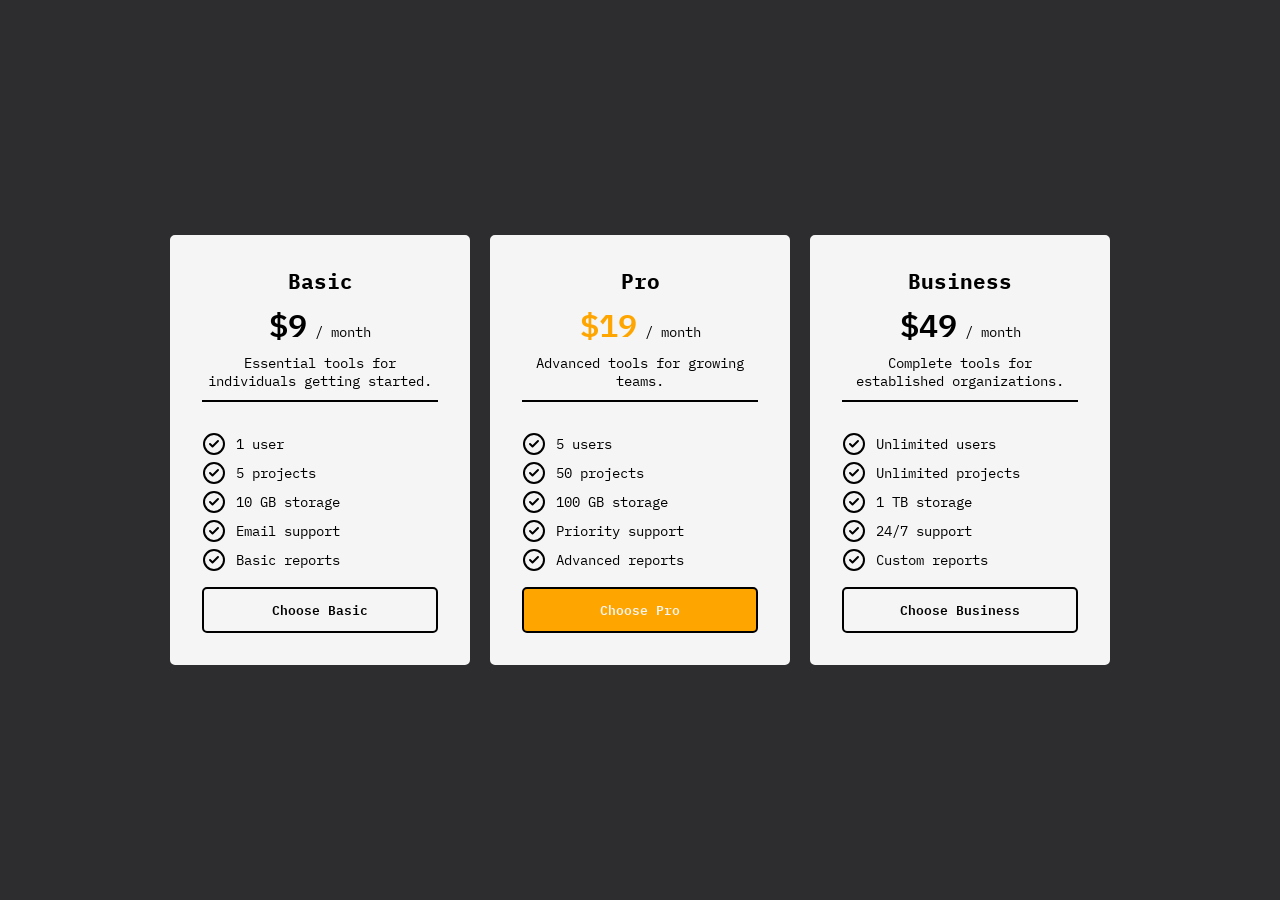
==== Pricing Cards/index.html @ cbcac5fa "Pricing card initial" ====
<!DOCTYPE html>
<html lang="en">

<head>
    <meta charset="UTF-8">
    <meta name="viewport" content="width=device-width, initial-scale=1.0">
    <link rel="stylesheet" href="./style.css">
    <title>Pricing Cards</title>
</head>

<body>
    <section>
        <article>
            <div class="top_part">
                <h2>Basic</h2>
                <p class="price">
                    <span class="amount">$9</span>
                    <span class="period">/ month</span>
                </p>
                <p>Essential tools for individuals getting started.</p>
            </div>
            <div class="bar"></div>
            <ul>
                <li>
                    <svg xmlns="http://www.w3.org/2000/svg" width="24" height="24" viewBox="0 0 24 24" fill="none"
                        stroke="currentColor" stroke-width="2" stroke-linecap="round" stroke-linejoin="round"
                        class="lucide lucide-circle-check preview-icon">
                        <circle cx="12" cy="12" r="10" />
                        <path d="m16 9-5.5 5.5L8 12" />
                    </svg>
                    1 user
                </li>
                <li>
                    <svg xmlns="http://www.w3.org/2000/svg" width="24" height="24" viewBox="0 0 24 24" fill="none"
                        stroke="currentColor" stroke-width="2" stroke-linecap="round" stroke-linejoin="round"
                        class="lucide lucide-circle-check preview-icon">
                        <circle cx="12" cy="12" r="10" />
                        <path d="m16 9-5.5 5.5L8 12" />
                    </svg>
                    5 projects
                </li>
                <li>
                    <svg xmlns="http://www.w3.org/2000/svg" width="24" height="24" viewBox="0 0 24 24" fill="none"
                        stroke="currentColor" stroke-width="2" stroke-linecap="round" stroke-linejoin="round"
                        class="lucide lucide-circle-check preview-icon">
                        <circle cx="12" cy="12" r="10" />
                        <path d="m16 9-5.5 5.5L8 12" />
                    </svg>
                    10 GB storage
                </li>
                <li>
                    <svg xmlns="http://www.w3.org/2000/svg" width="24" height="24" viewBox="0 0 24 24" fill="none"
                        stroke="currentColor" stroke-width="2" stroke-linecap="round" stroke-linejoin="round"
                        class="lucide lucide-circle-check preview-icon">
                        <circle cx="12" cy="12" r="10" />
                        <path d="m16 9-5.5 5.5L8 12" />
                    </svg>
                    Email support
                </li>
                <li>
                    <svg xmlns="http://www.w3.org/2000/svg" width="24" height="24" viewBox="0 0 24 24" fill="none"
                        stroke="currentColor" stroke-width="2" stroke-linecap="round" stroke-linejoin="round"
                        class="lucide lucide-circle-check preview-icon">
                        <circle cx="12" cy="12" r="10" />
                        <path d="m16 9-5.5 5.5L8 12" />
                    </svg>
                    Basic reports
                </li>
            </ul>
            <button>Choose Basic</button>
        </article>
        <article class="popular">
            <div class="top_part">
                <h2>Pro</h2>
                <p class="price">
                    <span class="amount">$19</span>
                    <span class="period">/ month</span>
                </p>
                <p>Advanced tools for growing teams.</p>
            </div>
            <div class="bar"></div>
            <ul>
                <li>
                    <svg xmlns="http://www.w3.org/2000/svg" width="24" height="24" viewBox="0 0 24 24" fill="none"
                        stroke="currentColor" stroke-width="2" stroke-linecap="round" stroke-linejoin="round"
                        class="lucide lucide-circle-check preview-icon">
                        <circle cx="12" cy="12" r="10" />
                        <path d="m16 9-5.5 5.5L8 12" />
                    </svg>
                    5 users
                </li>
                <li>
                    <svg xmlns="http://www.w3.org/2000/svg" width="24" height="24" viewBox="0 0 24 24" fill="none"
                        stroke="currentColor" stroke-width="2" stroke-linecap="round" stroke-linejoin="round"
                        class="lucide lucide-circle-check preview-icon">
                        <circle cx="12" cy="12" r="10" />
                        <path d="m16 9-5.5 5.5L8 12" />
                    </svg>
                    50 projects
                </li>
                <li>
                    <svg xmlns="http://www.w3.org/2000/svg" width="24" height="24" viewBox="0 0 24 24" fill="none"
                        stroke="currentColor" stroke-width="2" stroke-linecap="round" stroke-linejoin="round"
                        class="lucide lucide-circle-check preview-icon">
                        <circle cx="12" cy="12" r="10" />
                        <path d="m16 9-5.5 5.5L8 12" />
                    </svg>
                    100 GB storage
                </li>
                <li>
                    <svg xmlns="http://www.w3.org/2000/svg" width="24" height="24" viewBox="0 0 24 24" fill="none"
                        stroke="currentColor" stroke-width="2" stroke-linecap="round" stroke-linejoin="round"
                        class="lucide lucide-circle-check preview-icon">
                        <circle cx="12" cy="12" r="10" />
                        <path d="m16 9-5.5 5.5L8 12" />
                    </svg>
                    Priority support
                </li>
                <li>
                    <svg xmlns="http://www.w3.org/2000/svg" width="24" height="24" viewBox="0 0 24 24" fill="none"
                        stroke="currentColor" stroke-width="2" stroke-linecap="round" stroke-linejoin="round"
                        class="lucide lucide-circle-check preview-icon">
                        <circle cx="12" cy="12" r="10" />
                        <path d="m16 9-5.5 5.5L8 12" />
                    </svg>
                    Advanced reports
                </li>
            </ul>
            <button>Choose Pro</button>
        </article>
        <article>
            <div class="top_part">
                <h2>Business</h2>
                <p class="price">
                    <span class="amount">$49</span>
                    <span class="period">/ month</span>
                </p>
                <p>Complete tools for established organizations.</p>
            </div>
            <div class="bar"></div>
            <ul>
                <li>
                    <svg xmlns="http://www.w3.org/2000/svg" width="24" height="24" viewBox="0 0 24 24" fill="none"
                        stroke="currentColor" stroke-width="2" stroke-linecap="round" stroke-linejoin="round"
                        class="lucide lucide-circle-check preview-icon">
                        <circle cx="12" cy="12" r="10" />
                        <path d="m16 9-5.5 5.5L8 12" />
                    </svg>
                    Unlimited users
                </li>
                <li>
                    <svg xmlns="http://www.w3.org/2000/svg" width="24" height="24" viewBox="0 0 24 24" fill="none"
                        stroke="currentColor" stroke-width="2" stroke-linecap="round" stroke-linejoin="round"
                        class="lucide lucide-circle-check preview-icon">
                        <circle cx="12" cy="12" r="10" />
                        <path d="m16 9-5.5 5.5L8 12" />
                    </svg>
                    Unlimited projects
                </li>
                <li>
                    <svg xmlns="http://www.w3.org/2000/svg" width="24" height="24" viewBox="0 0 24 24" fill="none"
                        stroke="currentColor" stroke-width="2" stroke-linecap="round" stroke-linejoin="round"
                        class="lucide lucide-circle-check preview-icon">
                        <circle cx="12" cy="12" r="10" />
                        <path d="m16 9-5.5 5.5L8 12" />
                    </svg>
                    1 TB storage
                </li>
                <li>
                    <svg xmlns="http://www.w3.org/2000/svg" width="24" height="24" viewBox="0 0 24 24" fill="none"
                        stroke="currentColor" stroke-width="2" stroke-linecap="round" stroke-linejoin="round"
                        class="lucide lucide-circle-check preview-icon">
                        <circle cx="12" cy="12" r="10" />
                        <path d="m16 9-5.5 5.5L8 12" />
                    </svg>
                    24/7 support
                </li>
                <li>
                    <svg xmlns="http://www.w3.org/2000/svg" width="24" height="24" viewBox="0 0 24 24" fill="none"
                        stroke="currentColor" stroke-width="2" stroke-linecap="round" stroke-linejoin="round"
                        class="lucide lucide-circle-check preview-icon">
                        <circle cx="12" cy="12" r="10" />
                        <path d="m16 9-5.5 5.5L8 12" />
                    </svg>
                    Custom reports
                </li>
            </ul>
            <button>Choose Business</button>
        </article>
    </section>

</body>

</html>
---- Pricing Cards/style.css ----
@import url("https://fonts.googleapis.com/css2?family=IBM+Plex+Mono:ital,wght@0,100;0,200;0,300;0,400;0,500;0,600;0,700;1,100;1,200;1,300;1,400;1,500;1,600;1,700&display=swap");

:root {
  --primary-color: #2d2d2f;
  --second-color: #173d5c;
  --third-color: #ede6d8;
  --fourth-color: #c1d0e2;
  --font-stack: "IBM Plex Mono", monospace;
}

* {
  margin: 0;
  padding: 0;
  box-sizing: border-box;
}

body {
  background-color: var(--primary-color);
  font-family: var(--font-stack);
  font-size: 0.875rem;
  height: 100vh;
  display: flex;
  align-items: center;
  justify-content: center;
}

section{
  display: flex;
  gap: 20px;
}

article {
  max-width: 300px;
  border: 2px solid whitesmoke;
  background-color: whitesmoke;
  padding: 30px;
  display: flex;
  flex-direction: column;
  border-radius: 5px;
  gap: 10px;
}

.top_part {
  text-align: center;
}

h2, .price {
  margin-bottom: 5px;
}

.price .amount {
  font-size: 2rem;
  font-weight: 600;
}

.text{
  max-width: 150px;
}

.bar {
  width: 100%;
  height: 2px;
  background-color: black;
  margin-bottom: 20px;
}

li {
  list-style: none;
  display: flex;
  align-items: center;
  gap: 10px;
  justify-content: start;
  margin-bottom: 5px;
}

button {
  font-family: inherit;
  width: 100%;
  padding: 10px 20px;
  border: 2px solid black;
  border-radius: 5px;
  background-color: whitesmoke;
  font-weight: 600;
}

.popular button{
    background-color: orange;
    color: whitesmoke;
    font-weight: 600;
}

.popular .amount{
    color: orange;
}
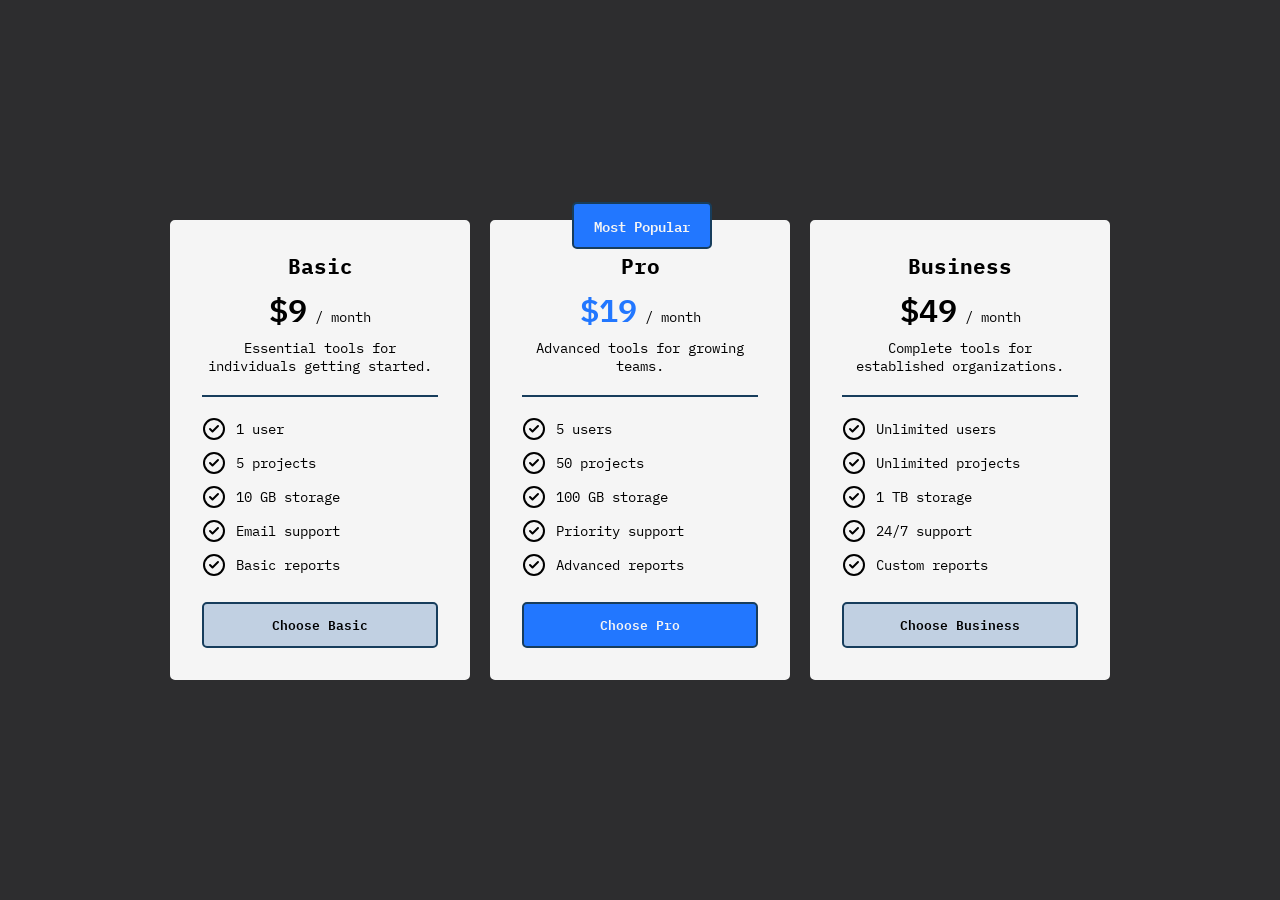
==== commit 4eb898f9: "Behaviour implementation" ====
--- a/Pricing Cards/index.html
+++ b/Pricing Cards/index.html
@@ -70,6 +70,7 @@
             <button>Choose Basic</button>
         </article>
         <article class="popular">
+            <div class="highlighted">Most Popular</div>
             <div class="top_part">
                 <h2>Pro</h2>
                 <p class="price">
--- a/Pricing Cards/style.css
+++ b/Pricing Cards/style.css
@@ -3,7 +3,7 @@
 :root {
   --primary-color: #2d2d2f;
   --second-color: #173d5c;
-  --third-color: #ede6d8;
+  --third-color: #2277ff;
   --fourth-color: #c1d0e2;
   --font-stack: "IBM Plex Mono", monospace;
 }
@@ -24,27 +24,29 @@
   justify-content: center;
 }
 
-section{
+section {
   display: flex;
   gap: 20px;
+  align-items: stretch;
 }
 
 article {
-  max-width: 300px;
+  width: 300px;
   border: 2px solid whitesmoke;
   background-color: whitesmoke;
   padding: 30px;
   display: flex;
   flex-direction: column;
   border-radius: 5px;
-  gap: 10px;
+  gap: 20px;
 }
 
 .top_part {
   text-align: center;
 }
 
-h2, .price {
+h2,
+.price {
   margin-bottom: 5px;
 }
 
@@ -53,19 +55,21 @@
   font-weight: 600;
 }
 
-.text{
-  max-width: 150px;
-}
-
 .bar {
   width: 100%;
   height: 2px;
-  background-color: black;
-  margin-bottom: 20px;
+  background-color: var(--second-color);
+}
+
+ul {
+  flex: 1;
+  display: flex;
+  flex-direction: column;
+  gap: 5px;
+  list-style: none;
 }
 
 li {
-  list-style: none;
   display: flex;
   align-items: center;
   gap: 10px;
@@ -77,18 +81,47 @@
   font-family: inherit;
   width: 100%;
   padding: 10px 20px;
-  border: 2px solid black;
+  border: 2px solid var(--second-color);
   border-radius: 5px;
-  background-color: whitesmoke;
+  background-color: var(--fourth-color);
+  font-weight: 600;
+  transition:
+    transform 0.2s ease,
+    box-shadow 0.2s ease;
+}
+
+button:hover {
+  transform: scale(1.03);
+  box-shadow: 4px 8px 12px #bcc9da;
+}
+
+button:focus-visible {
+  outline: 3px solid var(--fourth-color);
+  outline-offset: 3px;
+}
+
+.popular {
+  position: relative;
+}
+
+.popular button {
+  background-color: var(--third-color);
+  color: whitesmoke;
   font-weight: 600;
 }
 
-.popular button{
-    background-color: orange;
-    color: whitesmoke;
-    font-weight: 600;
+.popular .highlighted {
+  position: absolute;
+  top: -20px;
+  left: 80px;
+  color: whitesmoke;
+  background-color: var(--third-color);
+  padding: 10px 20px;
+  font-weight: 600;
+  border-radius: 5px;
+  border: 2px solid var(--second-color);
 }
 
-.popular .amount{
-    color: orange;
+.popular .amount {
+  color: var(--third-color);
 }
